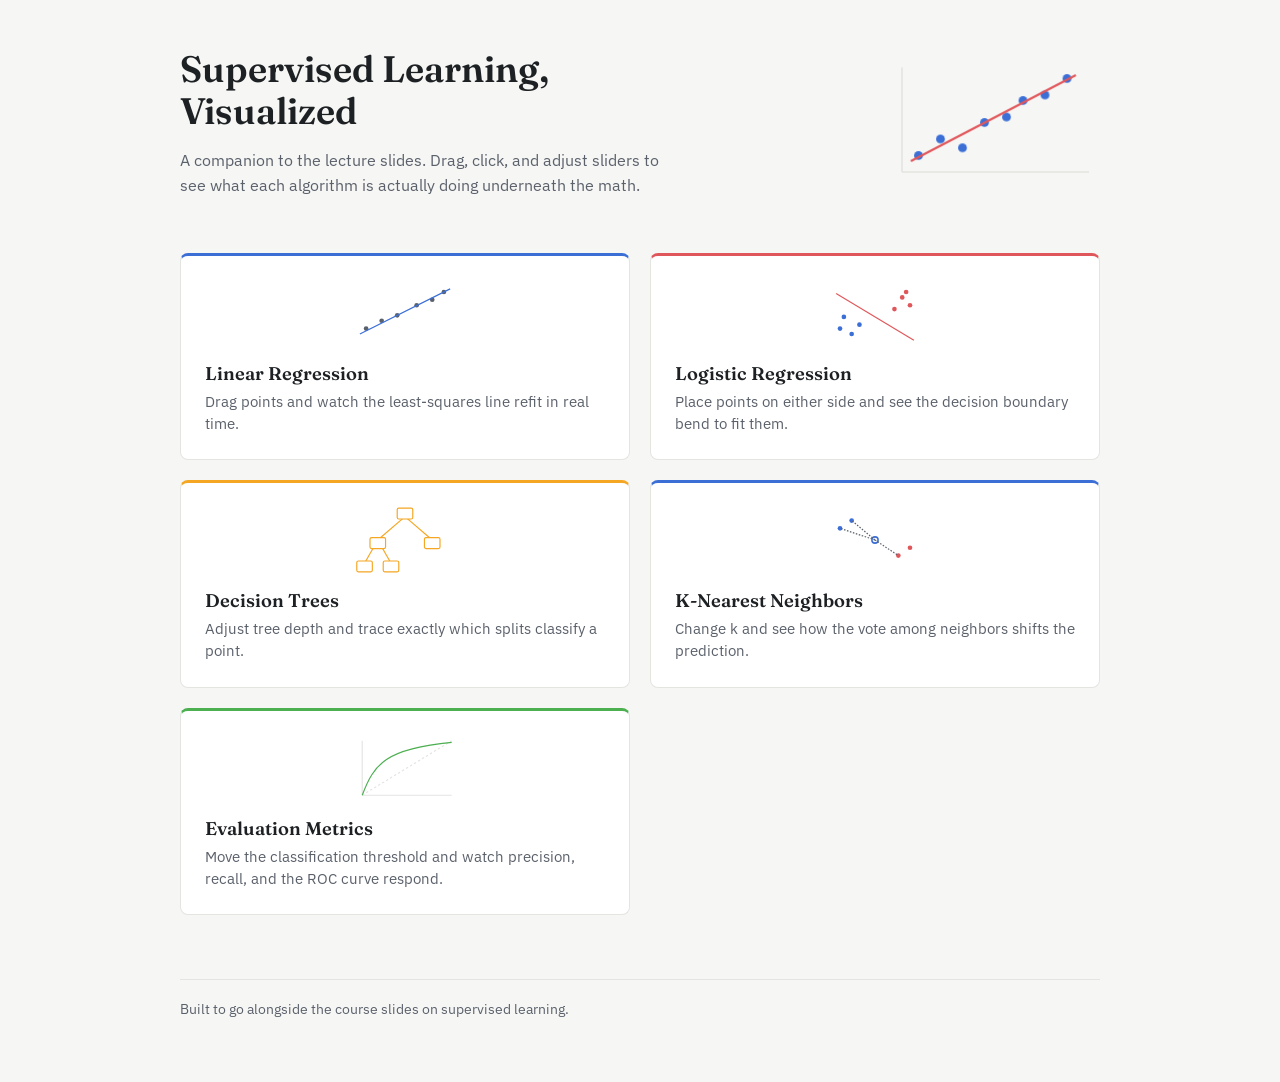
==== index.html @ 9e7f885b "added landing page and linked everything together" ====
<!DOCTYPE html>
<html lang="en">
<head>
  <meta charset="utf-8">
  <meta name="viewport" content="width=device-width, initial-scale=1">
  <title>Supervised Learning, Visualized</title>
  <link rel="preconnect" href="https://fonts.googleapis.com">
  <link href="https://fonts.googleapis.com/css2?family=Fraunces:opsz,wght@9..144,400;9..144,600&family=IBM+Plex+Sans:wght@400;500;600&display=swap" rel="stylesheet">
  <link rel="stylesheet" href="home.css">
</head>
<body>

  <header class="hero">
    <div class="hero-text">
      <h1>Supervised Learning, Visualized</h1>
      <p>A companion to the lecture slides. Drag, click, and adjust sliders to see what each algorithm is actually doing underneath the math.</p>
    </div>
    <svg class="hero-sketch" viewBox="0 0 200 130" aria-hidden="true">
      <line class="axis" x1="20" y1="110" x2="190" y2="110"/>
      <line class="axis" x1="20" y1="110" x2="20" y2="15"/>
      <g class="hero-dots">
        <circle cx="35" cy="95" r="4"/>
        <circle cx="55" cy="80" r="4"/>
        <circle cx="75" cy="88" r="4"/>
        <circle cx="95" cy="65" r="4"/>
        <circle cx="115" cy="60" r="4"/>
        <circle cx="130" cy="45" r="4"/>
        <circle cx="150" cy="40" r="4"/>
        <circle cx="170" cy="25" r="4"/>
      </g>
      <line class="hero-fit" x1="28" y1="100" x2="178" y2="22"/>
    </svg>
  </header>

  <main>
    <div class="card-grid">

      <a class="card" href="linear-regression/" style="--accent:#3B6FD6">
        <svg class="card-sketch" viewBox="0 0 140 90" aria-hidden="true">
          <circle cx="20" cy="65" r="3"/><circle cx="40" cy="55" r="3"/>
          <circle cx="60" cy="48" r="3"/><circle cx="85" cy="35" r="3"/>
          <circle cx="105" cy="28" r="3"/><circle cx="120" cy="18" r="3"/>
          <line x1="12" y1="72" x2="128" y2="14"/>
        </svg>
        <h2>Linear Regression</h2>
        <p>Drag points and watch the least-squares line refit in real time.</p>
      </a>

      <a class="card" href="logistic-regression/" style="--accent:#E0575B">
        <svg class="card-sketch" viewBox="0 0 140 90" aria-hidden="true">
          <circle class="c0" cx="25" cy="65" r="3"/><circle class="c0" cx="40" cy="72" r="3"/>
          <circle class="c0" cx="30" cy="50" r="3"/><circle class="c0" cx="50" cy="60" r="3"/>
          <circle class="c1" cx="105" cy="25" r="3"/><circle class="c1" cx="115" cy="35" r="3"/>
          <circle class="c1" cx="95" cy="40" r="3"/><circle class="c1" cx="110" cy="18" r="3"/>
          <line x1="20" y1="20" x2="120" y2="80"/>
        </svg>
        <h2>Logistic Regression</h2>
        <p>Place points on either side and see the decision boundary bend to fit them.</p>
      </a>

      <a class="card" href="decision-trees/" style="--accent:#F5A623">
        <svg class="card-sketch" viewBox="0 0 140 90" aria-hidden="true">
          <line x1="70" y1="15" x2="35" y2="45"/>
          <line x1="70" y1="15" x2="105" y2="45"/>
          <line x1="35" y1="45" x2="18" y2="75"/>
          <line x1="35" y1="45" x2="52" y2="75"/>
          <rect x="60" y="4" width="20" height="14" rx="2"/>
          <rect x="25" y="42" width="20" height="14" rx="2"/>
          <rect x="95" y="42" width="20" height="14" rx="2"/>
          <rect x="8" y="72" width="20" height="14" rx="2"/>
          <rect x="42" y="72" width="20" height="14" rx="2"/>
        </svg>
        <h2>Decision Trees</h2>
        <p>Adjust tree depth and trace exactly which splits classify a point.</p>
      </a>

      <a class="card" href="knn/" style="--accent:#3B6FD6">
        <svg class="card-sketch" viewBox="0 0 140 90" aria-hidden="true">
          <circle class="c0" cx="25" cy="30" r="3"/><circle class="c0" cx="40" cy="20" r="3"/>
          <circle class="c1" cx="100" cy="65" r="3"/><circle class="c1" cx="115" cy="55" r="3"/>
          <circle class="query" cx="70" cy="45" r="4"/>
          <line class="knn-link" x1="70" y1="45" x2="25" y2="30"/>
          <line class="knn-link" x1="70" y1="45" x2="40" y2="20"/>
          <line class="knn-link" x1="70" y1="45" x2="100" y2="65"/>
        </svg>
        <h2>K-Nearest Neighbors</h2>
        <p>Change k and see how the vote among neighbors shifts the prediction.</p>
      </a>

      <a class="card" href="evaluation-metrics/" style="--accent:#4CAF50">
        <svg class="card-sketch" viewBox="0 0 140 90" aria-hidden="true">
          <line class="axis" x1="15" y1="80" x2="130" y2="80"/>
          <line class="axis" x1="15" y1="80" x2="15" y2="10"/>
          <line class="diag" x1="15" y1="80" x2="130" y2="10"/>
          <path class="roc" d="M15,80 C 30,40 45,20 130,12"/>
        </svg>
        <h2>Evaluation Metrics</h2>
        <p>Move the classification threshold and watch precision, recall, and the ROC curve respond.</p>
      </a>

    </div>
  </main>

  <footer>
    <p>Built to go alongside the course slides on supervised learning.</p>
  </footer>

</body>
</html>
---- home.css ----
:root {
  --bg: #F6F7F5;
  --text: #1E2124;
  --text-muted: #5B616B;
  --surface: #FFFFFF;
  --border: #E3E5E1;
}

* { box-sizing: border-box; }

body {
  margin: 0;
  background: var(--bg);
  color: var(--text);
  font-family: "IBM Plex Sans", sans-serif;
  padding: 48px 24px 64px;
}

main {
  max-width: 920px;
  margin: 0 auto;
}

/* --- Hero --- */

.hero {
  max-width: 920px;
  margin: 0 auto 56px;
  display: flex;
  align-items: center;
  justify-content: space-between;
  gap: 32px;
  flex-wrap: wrap;
}

.hero-text {
  max-width: 480px;
}

.hero h1 {
  font-family: "Fraunces", serif;
  font-size: 2.3rem;
  font-weight: 600;
  line-height: 1.15;
  margin: 0 0 14px;
}

.hero p {
  color: var(--text-muted);
  font-size: 1.02rem;
  line-height: 1.55;
  margin: 0;
}

.hero-sketch {
  width: 220px;
  height: auto;
  flex-shrink: 0;
}

.hero-sketch .axis {
  stroke: var(--border);
  stroke-width: 1.5;
}

.hero-dots circle {
  fill: #3B6FD6;
  opacity: 0;
  animation: dot-in 0.4s ease forwards;
}
.hero-dots circle:nth-child(1) { animation-delay: 0.05s; }
.hero-dots circle:nth-child(2) { animation-delay: 0.12s; }
.hero-dots circle:nth-child(3) { animation-delay: 0.19s; }
.hero-dots circle:nth-child(4) { animation-delay: 0.26s; }
.hero-dots circle:nth-child(5) { animation-delay: 0.33s; }
.hero-dots circle:nth-child(6) { animation-delay: 0.40s; }
.hero-dots circle:nth-child(7) { animation-delay: 0.47s; }
.hero-dots circle:nth-child(8) { animation-delay: 0.54s; }

@keyframes dot-in {
  from { opacity: 0; transform: translateY(4px); }
  to   { opacity: 1; transform: translateY(0); }
}

.hero-fit {
  stroke: #E0575B;
  stroke-width: 2;
  stroke-dasharray: 220;
  stroke-dashoffset: 220;
  animation: draw-line 0.7s ease 0.6s forwards;
}

@keyframes draw-line {
  to { stroke-dashoffset: 0; }
}

@media (prefers-reduced-motion: reduce) {
  .hero-dots circle, .hero-fit { animation: none; opacity: 1; stroke-dashoffset: 0; }
}

/* --- Card grid --- */

.card-grid {
  display: grid;
  grid-template-columns: repeat(2, 1fr);
  gap: 20px;
}

.card {
  display: block;
  background: var(--surface);
  border: 1px solid var(--border);
  border-top: 3px solid var(--accent);
  border-radius: 8px;
  padding: 22px 24px 24px;
  text-decoration: none;
  color: var(--text);
  transition: border-color 0.15s ease;
}

.card:hover {
  border-color: var(--accent);
}

.card h2 {
  font-family: "Fraunces", serif;
  font-size: 1.15rem;
  font-weight: 600;
  margin: 14px 0 6px;
}

.card p {
  color: var(--text-muted);
  font-size: 0.92rem;
  line-height: 1.5;
  margin: 0;
}

.card-sketch {
  width: 100%;
  height: 70px;
  display: block;
}

.card-sketch circle {
  fill: var(--text-muted);
}
.card-sketch line, .card-sketch rect, .card-sketch path {
  fill: none;
  stroke: var(--accent);
  stroke-width: 1.5;
}
.card-sketch rect {
  fill: var(--surface);
}
.card-sketch .axis {
  stroke: var(--border);
}
.card-sketch .diag {
  stroke: var(--border);
  stroke-dasharray: 3,3;
}
.card-sketch .c0 { fill: #3B6FD6; }
.card-sketch .c1 { fill: #E0575B; }
.card-sketch .query {
  fill: var(--surface);
  stroke: var(--accent);
  stroke-width: 2;
}
.card-sketch .knn-link {
  stroke: var(--text-muted);
  stroke-dasharray: 2,2;
}

/* --- Footer --- */

footer {
  max-width: 920px;
  margin: 64px auto 0;
  padding-top: 20px;
  border-top: 1px solid var(--border);
}

footer p {
  color: var(--text-muted);
  font-size: 0.85rem;
  margin: 0;
}

/* --- Responsive --- */

@media (max-width: 640px) {
  .card-grid {
    grid-template-columns: 1fr;
  }
  .hero {
    flex-direction: column;
    align-items: flex-start;
  }
  .hero-sketch {
    width: 180px;
  }
}
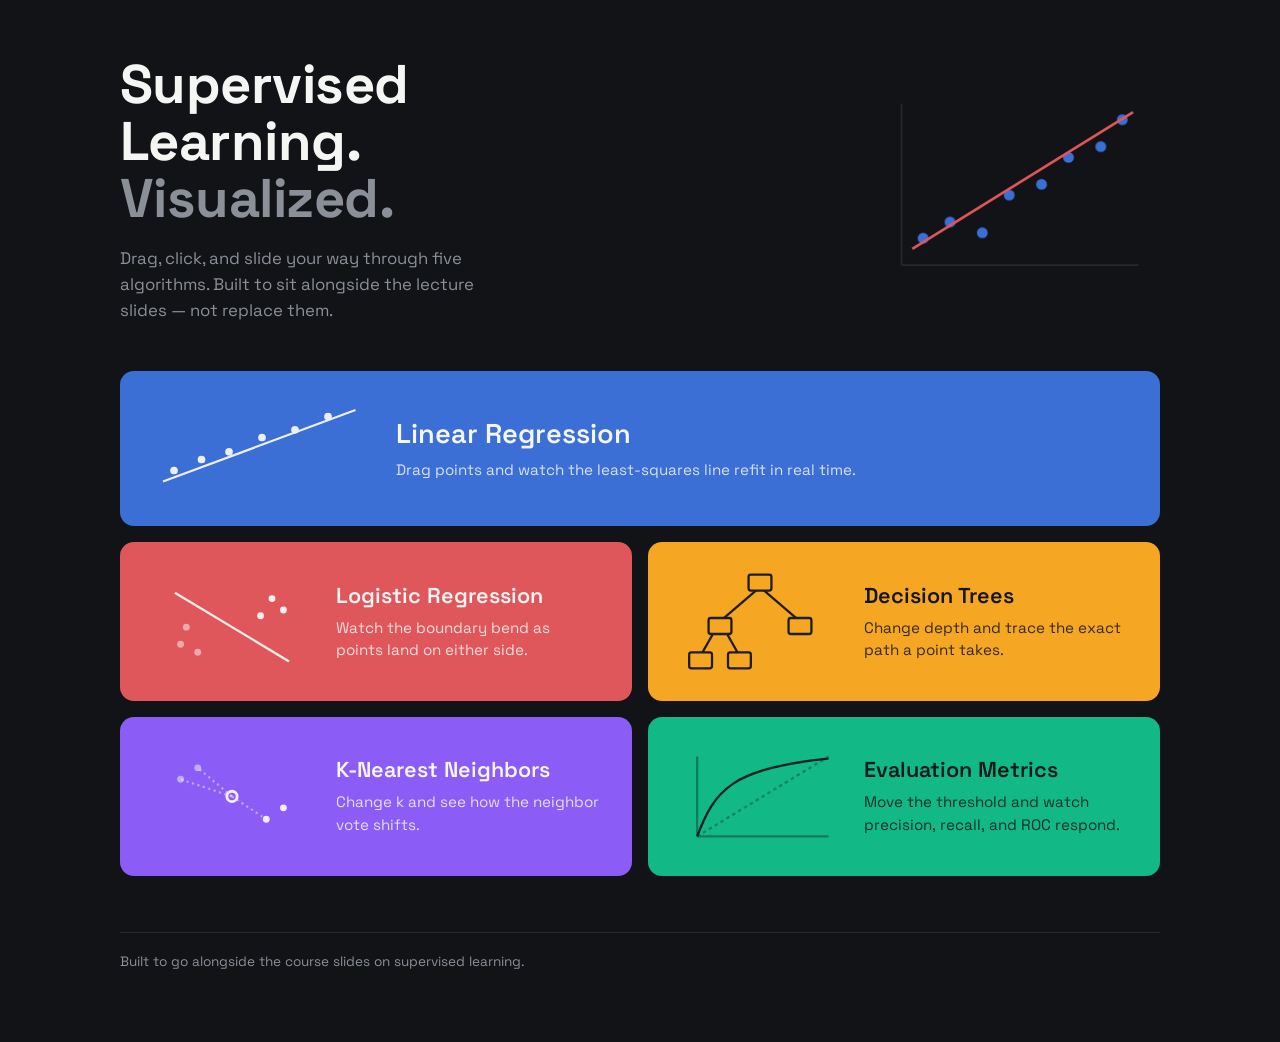
==== commit a6359f0a: "enhanced ui" ====
--- a/index.html
+++ b/index.html
@@ -5,100 +5,109 @@
   <meta name="viewport" content="width=device-width, initial-scale=1">
   <title>Supervised Learning, Visualized</title>
   <link rel="preconnect" href="https://fonts.googleapis.com">
-  <link href="https://fonts.googleapis.com/css2?family=Fraunces:opsz,wght@9..144,400;9..144,600&family=IBM+Plex+Sans:wght@400;500;600&display=swap" rel="stylesheet">
+  <link href="https://fonts.googleapis.com/css2?family=Space+Grotesk:wght@400;500;600;700&display=swap" rel="stylesheet">
   <link rel="stylesheet" href="home.css">
 </head>
 <body>
 
   <header class="hero">
-    <div class="hero-text">
-      <h1>Supervised Learning, Visualized</h1>
-      <p>A companion to the lecture slides. Drag, click, and adjust sliders to see what each algorithm is actually doing underneath the math.</p>
+    <div class="hero-copy">
+      <h1>Supervised<br>Learning.<br><span>Visualized.</span></h1>
+      <p>Drag, click, and slide your way through five algorithms. Built to sit alongside the lecture slides — not replace them.</p>
     </div>
-    <svg class="hero-sketch" viewBox="0 0 200 130" aria-hidden="true">
-      <line class="axis" x1="20" y1="110" x2="190" y2="110"/>
-      <line class="axis" x1="20" y1="110" x2="20" y2="15"/>
+
+    <svg class="hero-sketch" viewBox="0 0 260 200" aria-hidden="true">
+      <line class="axis" x1="20" y1="170" x2="240" y2="170"/>
+      <line class="axis" x1="20" y1="170" x2="20" y2="20"/>
       <g class="hero-dots">
-        <circle cx="35" cy="95" r="4"/>
-        <circle cx="55" cy="80" r="4"/>
-        <circle cx="75" cy="88" r="4"/>
-        <circle cx="95" cy="65" r="4"/>
-        <circle cx="115" cy="60" r="4"/>
-        <circle cx="130" cy="45" r="4"/>
-        <circle cx="150" cy="40" r="4"/>
-        <circle cx="170" cy="25" r="4"/>
+        <circle cx="40" cy="145" r="5"/>
+        <circle cx="65" cy="130" r="5"/>
+        <circle cx="95" cy="140" r="5"/>
+        <circle cx="120" cy="105" r="5"/>
+        <circle cx="150" cy="95" r="5"/>
+        <circle cx="175" cy="70" r="5"/>
+        <circle cx="205" cy="60" r="5"/>
+        <circle cx="225" cy="35" r="5"/>
       </g>
-      <line class="hero-fit" x1="28" y1="100" x2="178" y2="22"/>
+      <line class="hero-fit" x1="30" y1="155" x2="235" y2="28"/>
     </svg>
   </header>
 
-  <main>
-    <div class="card-grid">
+  <main class="grid">
 
-      <a class="card" href="linear-regression/" style="--accent:#3B6FD6">
-        <svg class="card-sketch" viewBox="0 0 140 90" aria-hidden="true">
-          <circle cx="20" cy="65" r="3"/><circle cx="40" cy="55" r="3"/>
-          <circle cx="60" cy="48" r="3"/><circle cx="85" cy="35" r="3"/>
-          <circle cx="105" cy="28" r="3"/><circle cx="120" cy="18" r="3"/>
-          <line x1="12" y1="72" x2="128" y2="14"/>
-        </svg>
+    <a class="tile tile-wide" href="linear-regression/" style="--tile:#3B6FD6; --ink:#F5F6F4;">
+      <svg class="tile-sketch" viewBox="0 0 200 90" aria-hidden="true">
+        <circle cx="20" cy="65" r="3.5"/><circle cx="45" cy="55" r="3.5"/>
+        <circle cx="70" cy="48" r="3.5"/><circle cx="100" cy="35" r="3.5"/>
+        <circle cx="130" cy="28" r="3.5"/><circle cx="160" cy="16" r="3.5"/>
+        <line x1="10" y1="75" x2="185" y2="10"/>
+      </svg>
+      <div class="tile-text">
         <h2>Linear Regression</h2>
         <p>Drag points and watch the least-squares line refit in real time.</p>
-      </a>
+      </div>
+    </a>
 
-      <a class="card" href="logistic-regression/" style="--accent:#E0575B">
-        <svg class="card-sketch" viewBox="0 0 140 90" aria-hidden="true">
-          <circle class="c0" cx="25" cy="65" r="3"/><circle class="c0" cx="40" cy="72" r="3"/>
-          <circle class="c0" cx="30" cy="50" r="3"/><circle class="c0" cx="50" cy="60" r="3"/>
-          <circle class="c1" cx="105" cy="25" r="3"/><circle class="c1" cx="115" cy="35" r="3"/>
-          <circle class="c1" cx="95" cy="40" r="3"/><circle class="c1" cx="110" cy="18" r="3"/>
-          <line x1="20" y1="20" x2="120" y2="80"/>
-        </svg>
+    <a class="tile" href="logistic-regression/" style="--tile:#E0575B; --ink:#F5F6F4;">
+      <svg class="tile-sketch" viewBox="0 0 140 90" aria-hidden="true">
+        <circle class="a" cx="25" cy="65" r="3"/><circle class="a" cx="40" cy="72" r="3"/>
+        <circle class="a" cx="30" cy="50" r="3"/>
+        <circle class="b" cx="105" cy="25" r="3"/><circle class="b" cx="115" cy="35" r="3"/>
+        <circle class="b" cx="95" cy="40" r="3"/>
+        <line x1="20" y1="20" x2="120" y2="80"/>
+      </svg>
+      <div class="tile-text">
         <h2>Logistic Regression</h2>
-        <p>Place points on either side and see the decision boundary bend to fit them.</p>
-      </a>
+        <p>Watch the boundary bend as points land on either side.</p>
+      </div>
+    </a>
 
-      <a class="card" href="decision-trees/" style="--accent:#F5A623">
-        <svg class="card-sketch" viewBox="0 0 140 90" aria-hidden="true">
-          <line x1="70" y1="15" x2="35" y2="45"/>
-          <line x1="70" y1="15" x2="105" y2="45"/>
-          <line x1="35" y1="45" x2="18" y2="75"/>
-          <line x1="35" y1="45" x2="52" y2="75"/>
-          <rect x="60" y="4" width="20" height="14" rx="2"/>
-          <rect x="25" y="42" width="20" height="14" rx="2"/>
-          <rect x="95" y="42" width="20" height="14" rx="2"/>
-          <rect x="8" y="72" width="20" height="14" rx="2"/>
-          <rect x="42" y="72" width="20" height="14" rx="2"/>
-        </svg>
+    <a class="tile" href="decision-trees/" style="--tile:#F5A623; --ink:#14161C;">
+      <svg class="tile-sketch" viewBox="0 0 140 90" aria-hidden="true">
+        <line x1="70" y1="15" x2="35" y2="45"/>
+        <line x1="70" y1="15" x2="105" y2="45"/>
+        <line x1="35" y1="45" x2="18" y2="75"/>
+        <line x1="35" y1="45" x2="52" y2="75"/>
+        <rect x="60" y="4" width="20" height="14" rx="2"/>
+        <rect x="25" y="42" width="20" height="14" rx="2"/>
+        <rect x="95" y="42" width="20" height="14" rx="2"/>
+        <rect x="8" y="72" width="20" height="14" rx="2"/>
+        <rect x="42" y="72" width="20" height="14" rx="2"/>
+      </svg>
+      <div class="tile-text">
         <h2>Decision Trees</h2>
-        <p>Adjust tree depth and trace exactly which splits classify a point.</p>
-      </a>
+        <p>Change depth and trace the exact path a point takes.</p>
+      </div>
+    </a>
 
-      <a class="card" href="knn/" style="--accent:#3B6FD6">
-        <svg class="card-sketch" viewBox="0 0 140 90" aria-hidden="true">
-          <circle class="c0" cx="25" cy="30" r="3"/><circle class="c0" cx="40" cy="20" r="3"/>
-          <circle class="c1" cx="100" cy="65" r="3"/><circle class="c1" cx="115" cy="55" r="3"/>
-          <circle class="query" cx="70" cy="45" r="4"/>
-          <line class="knn-link" x1="70" y1="45" x2="25" y2="30"/>
-          <line class="knn-link" x1="70" y1="45" x2="40" y2="20"/>
-          <line class="knn-link" x1="70" y1="45" x2="100" y2="65"/>
-        </svg>
+    <a class="tile" href="knn/" style="--tile:#8B5CF6; --ink:#F5F6F4;">
+      <svg class="tile-sketch" viewBox="0 0 140 90" aria-hidden="true">
+        <circle class="a" cx="25" cy="30" r="3"/><circle class="a" cx="40" cy="20" r="3"/>
+        <circle class="b" cx="100" cy="65" r="3"/><circle class="b" cx="115" cy="55" r="3"/>
+        <circle class="q" cx="70" cy="45" r="4.5"/>
+        <line class="link" x1="70" y1="45" x2="25" y2="30"/>
+        <line class="link" x1="70" y1="45" x2="40" y2="20"/>
+        <line class="link" x1="70" y1="45" x2="100" y2="65"/>
+      </svg>
+      <div class="tile-text">
         <h2>K-Nearest Neighbors</h2>
-        <p>Change k and see how the vote among neighbors shifts the prediction.</p>
-      </a>
+        <p>Change k and see how the neighbor vote shifts.</p>
+      </div>
+    </a>
 
-      <a class="card" href="evaluation-metrics/" style="--accent:#4CAF50">
-        <svg class="card-sketch" viewBox="0 0 140 90" aria-hidden="true">
-          <line class="axis" x1="15" y1="80" x2="130" y2="80"/>
-          <line class="axis" x1="15" y1="80" x2="15" y2="10"/>
-          <line class="diag" x1="15" y1="80" x2="130" y2="10"/>
-          <path class="roc" d="M15,80 C 30,40 45,20 130,12"/>
-        </svg>
+    <a class="tile" href="evaluation-metrics/" style="--tile:#12B886; --ink:#0E1A17;">
+      <svg class="tile-sketch" viewBox="0 0 140 90" aria-hidden="true">
+        <line class="axis" x1="15" y1="80" x2="130" y2="80"/>
+        <line class="axis" x1="15" y1="80" x2="15" y2="10"/>
+        <line class="diag" x1="15" y1="80" x2="130" y2="10"/>
+        <path class="roc" d="M15,80 C 30,40 45,20 130,12"/>
+      </svg>
+      <div class="tile-text">
         <h2>Evaluation Metrics</h2>
-        <p>Move the classification threshold and watch precision, recall, and the ROC curve respond.</p>
-      </a>
+        <p>Move the threshold and watch precision, recall, and ROC respond.</p>
+      </div>
+    </a>
 
-    </div>
   </main>
 
   <footer>
--- a/home.css
+++ b/home.css
@@ -1,59 +1,68 @@
 :root {
-  --bg: #F6F7F5;
-  --text: #1E2124;
-  --text-muted: #5B616B;
-  --surface: #FFFFFF;
-  --border: #E3E5E1;
+  --bg: #121317;
+  --ink-light: #F5F6F4;
+  --muted: #8A8F98;
+  --border: #26282E;
 }
 
 * { box-sizing: border-box; }
 
 body {
-  margin: 0;
+  margin: 0 auto;
   background: var(--bg);
-  color: var(--text);
-  font-family: "IBM Plex Sans", sans-serif;
-  padding: 48px 24px 64px;
-}
-
-main {
-  max-width: 920px;
-  margin: 0 auto;
+  color: var(--ink-light);
+  font-family: "Space Grotesk", sans-serif;
+  padding: 56px 28px 72px;
+}
+
+main, .hero, footer {
+  max-width: 1040px;
+  margin-left: auto;
+  margin-right: auto;
+}
+
+.axis-label {
+  fill: var(--muted);
+  font-size: 0.85rem;
 }
 
 /* --- Hero --- */
 
 .hero {
-  max-width: 920px;
-  margin: 0 auto 56px;
   display: flex;
   align-items: center;
   justify-content: space-between;
-  gap: 32px;
+  gap: 36px;
+  margin-bottom: 48px;
   flex-wrap: wrap;
 }
 
-.hero-text {
+.hero-copy {
   max-width: 480px;
 }
 
 .hero h1 {
-  font-family: "Fraunces", serif;
-  font-size: 2.3rem;
-  font-weight: 600;
-  line-height: 1.15;
-  margin: 0 0 14px;
+  font-size: 3.4rem;
+  font-weight: 700;
+  line-height: 1.05;
+  letter-spacing: -0.01em;
+  margin: 0 0 18px;
+}
+
+.hero h1 span {
+  color: var(--muted);
 }
 
 .hero p {
-  color: var(--text-muted);
-  font-size: 1.02rem;
+  color: var(--muted);
+  font-size: 1.05rem;
   line-height: 1.55;
   margin: 0;
+  max-width: 400px;
 }
 
 .hero-sketch {
-  width: 220px;
+  width: 280px;
   height: auto;
   flex-shrink: 0;
 }
@@ -84,10 +93,10 @@
 
 .hero-fit {
   stroke: #E0575B;
-  stroke-width: 2;
-  stroke-dasharray: 220;
-  stroke-dashoffset: 220;
-  animation: draw-line 0.7s ease 0.6s forwards;
+  stroke-width: 2.5;
+  stroke-dasharray: 300;
+  stroke-dashoffset: 300;
+  animation: draw-line 0.8s ease 0.6s forwards;
 }
 
 @keyframes draw-line {
@@ -98,106 +107,120 @@
   .hero-dots circle, .hero-fit { animation: none; opacity: 1; stroke-dashoffset: 0; }
 }
 
-/* --- Card grid --- */
-
-.card-grid {
+/* --- Bento grid --- */
+
+.grid {
   display: grid;
   grid-template-columns: repeat(2, 1fr);
-  gap: 20px;
-}
-
-.card {
-  display: block;
-  background: var(--surface);
-  border: 1px solid var(--border);
-  border-top: 3px solid var(--accent);
-  border-radius: 8px;
-  padding: 22px 24px 24px;
+  gap: 16px;
+}
+
+.tile-wide {
+  grid-column: 1 / -1;
+}
+
+.tile {
+  display: flex;
+  align-items: center;
+  gap: 24px;
+  background: var(--tile);
+  color: var(--ink);
+  border-radius: 14px;
+  padding: 26px 30px;
   text-decoration: none;
-  color: var(--text);
+  border: 2px solid transparent;
   transition: border-color 0.15s ease;
 }
 
-.card:hover {
-  border-color: var(--accent);
-}
-
-.card h2 {
-  font-family: "Fraunces", serif;
-  font-size: 1.15rem;
+.tile:hover, .tile:focus-visible {
+  border-color: var(--ink);
+  outline: none;
+}
+
+.tile-wide {
+  align-items: center;
+}
+
+.tile-sketch {
+  width: 160px;
+  flex-shrink: 0;
+  opacity: 0.95;
+}
+
+.tile-wide .tile-sketch {
+  width: 220px;
+}
+
+.tile-sketch circle {
+  fill: var(--ink);
+}
+.tile-sketch line, .tile-sketch rect, .tile-sketch path {
+  fill: none;
+  stroke: var(--ink);
+  stroke-width: 2;
+}
+.tile-sketch rect {
+  fill: var(--tile);
+}
+.tile-sketch .axis {
+  stroke: var(--ink);
+  opacity: 0.4;
+}
+.tile-sketch .diag {
+  stroke: var(--ink);
+  opacity: 0.35;
+  stroke-dasharray: 3,3;
+}
+.tile-sketch .a { fill: var(--ink); opacity: 0.55; }
+.tile-sketch .b { fill: var(--ink); }
+.tile-sketch .q {
+  fill: var(--tile);
+  stroke: var(--ink);
+  stroke-width: 2.5;
+}
+.tile-sketch .link {
+  stroke: var(--ink);
+  opacity: 0.5;
+  stroke-dasharray: 2,3;
+}
+
+.tile-text h2 {
+  font-size: 1.35rem;
   font-weight: 600;
-  margin: 14px 0 6px;
-}
-
-.card p {
-  color: var(--text-muted);
-  font-size: 0.92rem;
+  margin: 0 0 8px;
+}
+
+.tile-wide .tile-text h2 {
+  font-size: 1.7rem;
+}
+
+.tile-text p {
+  font-size: 0.95rem;
   line-height: 1.5;
   margin: 0;
-}
-
-.card-sketch {
-  width: 100%;
-  height: 70px;
-  display: block;
-}
-
-.card-sketch circle {
-  fill: var(--text-muted);
-}
-.card-sketch line, .card-sketch rect, .card-sketch path {
-  fill: none;
-  stroke: var(--accent);
-  stroke-width: 1.5;
-}
-.card-sketch rect {
-  fill: var(--surface);
-}
-.card-sketch .axis {
-  stroke: var(--border);
-}
-.card-sketch .diag {
-  stroke: var(--border);
-  stroke-dasharray: 3,3;
-}
-.card-sketch .c0 { fill: #3B6FD6; }
-.card-sketch .c1 { fill: #E0575B; }
-.card-sketch .query {
-  fill: var(--surface);
-  stroke: var(--accent);
-  stroke-width: 2;
-}
-.card-sketch .knn-link {
-  stroke: var(--text-muted);
-  stroke-dasharray: 2,2;
+  opacity: 0.85;
 }
 
 /* --- Footer --- */
 
 footer {
-  max-width: 920px;
-  margin: 64px auto 0;
+  margin-top: 56px;
   padding-top: 20px;
   border-top: 1px solid var(--border);
 }
 
 footer p {
-  color: var(--text-muted);
+  color: var(--muted);
   font-size: 0.85rem;
   margin: 0;
 }
 
 /* --- Responsive --- */
 
-@media (max-width: 640px) {
-  .card-grid {
-    grid-template-columns: 1fr;
-  }
-  .hero {
-    flex-direction: column;
-    align-items: flex-start;
-  }
-  .hero-sketch {
-    width: 180px;
-  }
+@media (max-width: 720px) {
+  .hero h1 { font-size: 2.4rem; }
+  .hero-sketch { width: 200px; }
+  .grid { grid-template-columns: 1fr; }
+  .tile, .tile-wide { grid-column: 1 / -1; flex-direction: column; align-items: flex-start; }
+  .tile-sketch, .tile-wide .tile-sketch { width: 100%; height: auto; }
 }
